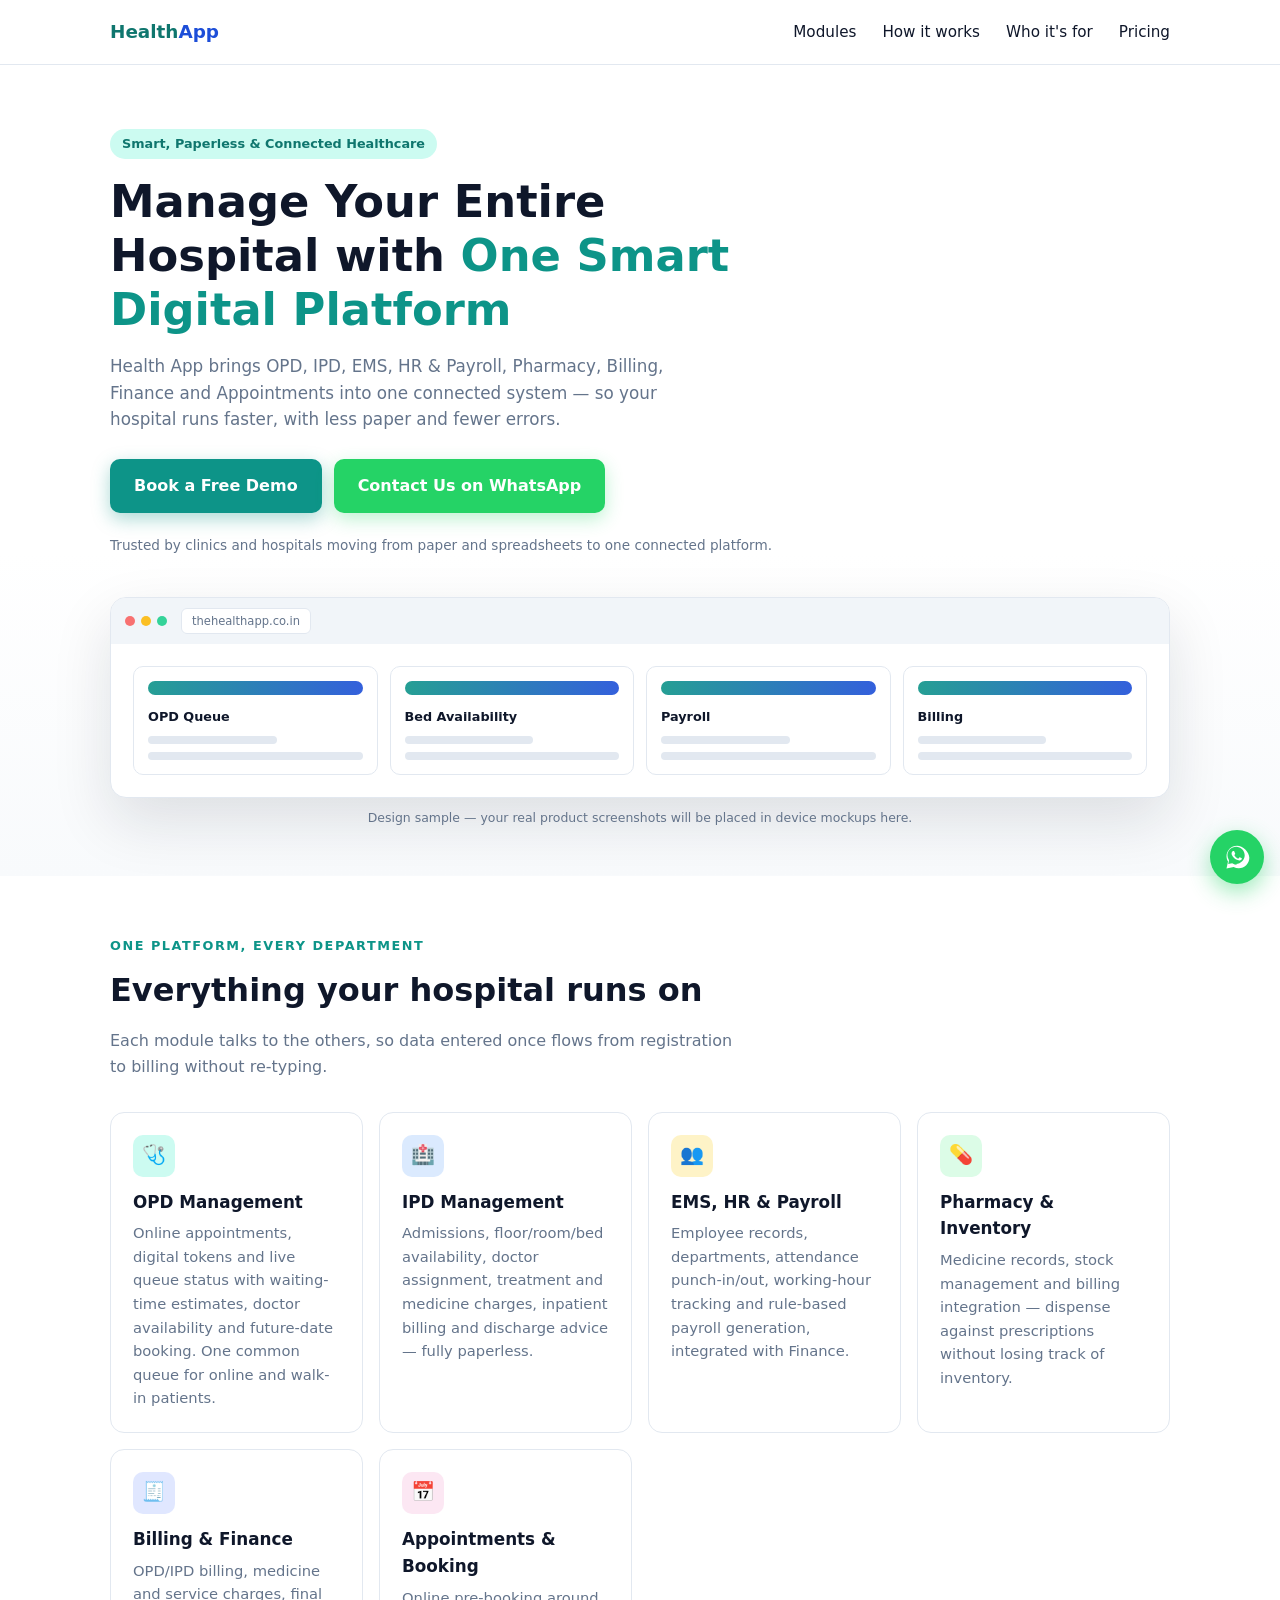
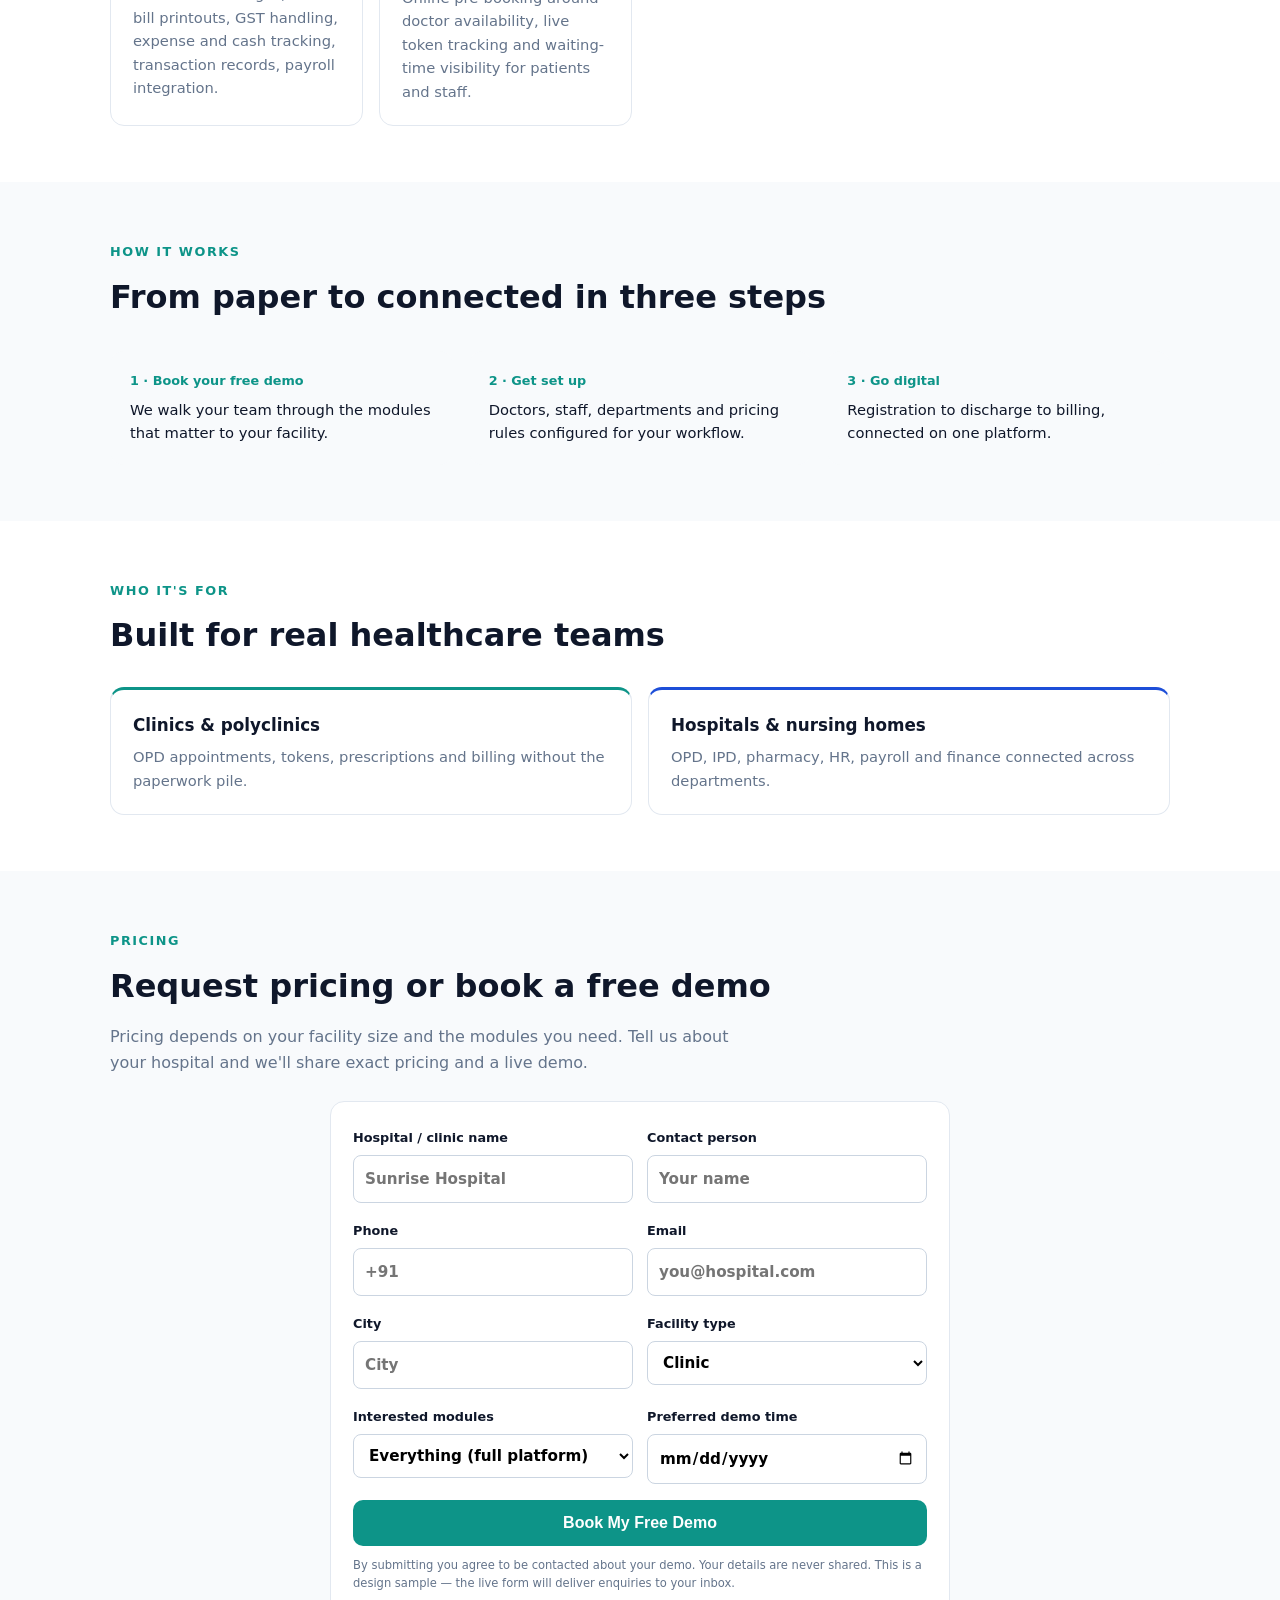
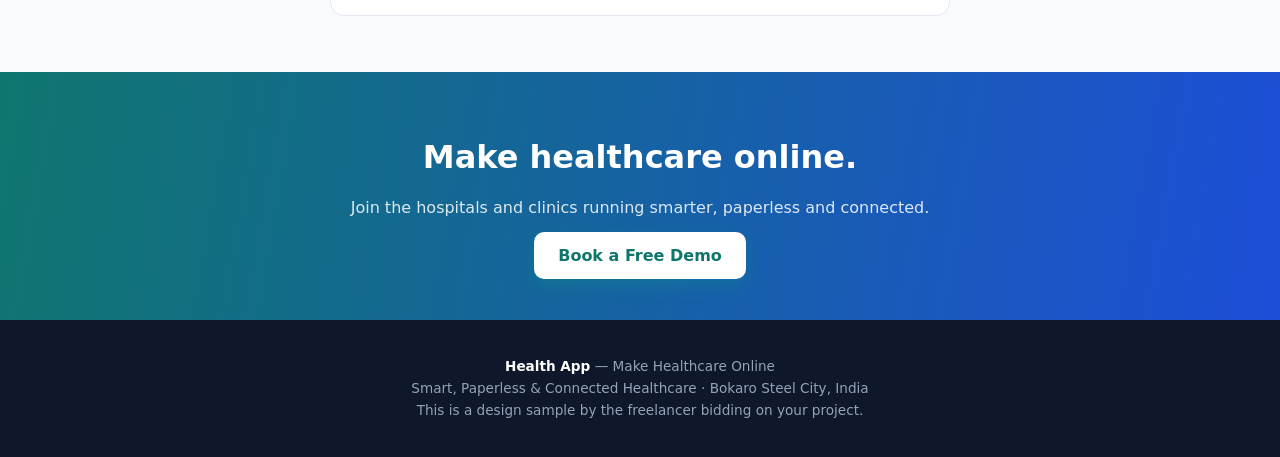
==== index.html @ b6156169 "Health App homepage design sample" ====
<!DOCTYPE html>
<html lang="en">
<head>
<meta charset="UTF-8">
<meta name="viewport" content="width=device-width, initial-scale=1.0">
<title>Health App — Hospital & Clinic Management Software | Book a Free Demo</title>
<meta name="description" content="Health App is a complete hospital and clinic management system: OPD, IPD, EMS, HR & Payroll, Pharmacy, Billing and Appointments. Smart, Paperless & Connected Healthcare. Book a free demo today.">
<style>
:root{--teal:#0d9488;--teal-d:#0f766e;--blue:#1d4ed8;--ink:#0f172a;--mut:#64748b;--bg:#f8fafc}
*{margin:0;padding:0;box-sizing:border-box}
html{scroll-behavior:smooth}
body{font-family:system-ui,-apple-system,"Segoe UI",Roboto,sans-serif;color:var(--ink);line-height:1.6;background:#fff}
.wrap{max-width:1100px;margin:0 auto;padding:0 20px}
header{position:sticky;top:0;background:rgba(255,255,255,.95);backdrop-filter:blur(8px);border-bottom:1px solid #e2e8f0;z-index:50}
nav{display:flex;align-items:center;justify-content:space-between;height:64px}
.logo{font-weight:800;font-size:1.15rem;color:var(--teal-d);text-decoration:none}
.logo span{color:var(--blue)}
nav ul{display:none;list-style:none;gap:26px}
nav ul a{color:var(--ink);text-decoration:none;font-size:.95rem}
@media(min-width:860px){nav ul{display:flex}.cta-top{display:none}}
.cta-top{background:var(--teal);color:#fff;padding:9px 16px;border-radius:8px;text-decoration:none;font-weight:600;font-size:.9rem}
.hero{padding:64px 0 48px;background:linear-gradient(180deg,#fff 60%,var(--bg))}
.badge{display:inline-block;background:#ccfbf1;color:var(--teal-d);font-size:.8rem;font-weight:700;padding:5px 12px;border-radius:99px;margin-bottom:16px}
h1{font-size:clamp(1.75rem,5vw,2.8rem);line-height:1.2;font-weight:800;max-width:640px}
h1 em{color:var(--teal);font-style:normal}
.sub{color:var(--mut);margin:16px 0 26px;max-width:560px;font-size:1.05rem}
.btns{display:flex;flex-wrap:wrap;gap:12px}
.btn{padding:14px 24px;border-radius:10px;font-weight:700;text-decoration:none;font-size:1rem}
.btn-p{background:var(--teal);color:#fff;box-shadow:0 6px 18px rgba(13,148,136,.35)}
.btn-w{background:#25d366;color:#fff;box-shadow:0 6px 18px rgba(37,211,102,.3)}
.trust{margin-top:22px;color:var(--mut);font-size:.85rem}
.mock{margin-top:40px;background:#fff;border:1px solid #e2e8f0;border-radius:16px;box-shadow:0 24px 60px rgba(15,23,42,.12);overflow:hidden}
.mock-bar{background:#f1f5f9;padding:10px 14px;display:flex;gap:6px;align-items:center}
.dot{width:10px;height:10px;border-radius:50%;background:#cbd5e1}
.dot:first-child{background:#f87171}.dot:nth-child(2){background:#fbbf24}.dot:nth-child(3){background:#34d399}
.mock-url{background:#fff;border:1px solid #e2e8f0;border-radius:6px;font-size:.72rem;color:var(--mut);padding:3px 10px;margin-left:8px}
.mock-body{display:grid;gap:12px;padding:22px;grid-template-columns:repeat(2,1fr)}
@media(min-width:700px){.mock-body{grid-template-columns:repeat(4,1fr)}}
.mock-card{border:1px solid #e2e8f0;border-radius:10px;padding:14px;background:#fff}
.mock-card b{display:block;font-size:.8rem;color:var(--ink)}
.mock-card i{display:block;height:8px;background:#e2e8f0;border-radius:4px;margin-top:8px}
.mock-card i:nth-child(3){width:60%}
.mock-head{background:linear-gradient(90deg,var(--teal),var(--blue));height:14px;border-radius:7px;margin-bottom:12px;opacity:.9}
.note{text-align:center;color:var(--mut);font-size:.78rem;margin-top:10px}
section{padding:56px 0}
.kicker{color:var(--teal);font-weight:700;font-size:.8rem;letter-spacing:.12em;text-transform:uppercase}
h2{font-size:clamp(1.4rem,4vw,2rem);margin:8px 0 12px}
.lead{color:var(--mut);max-width:640px}
.grid{display:grid;gap:16px;margin-top:32px;grid-template-columns:repeat(auto-fit,minmax(240px,1fr))}
.card{border:1px solid #e2e8f0;border-radius:14px;padding:22px;background:#fff;transition:transform .15s,box-shadow .15s}
.card:hover{transform:translateY(-3px);box-shadow:0 14px 34px rgba(15,23,42,.09)}
.card .ico{width:42px;height:42px;border-radius:10px;display:grid;place-items:center;font-size:1.2rem;margin-bottom:12px}
.card h3{font-size:1.05rem;margin-bottom:6px}
.card p{color:var(--mut);font-size:.92rem}
.steps{display:grid;gap:16px;margin-top:28px;grid-template-columns:repeat(auto-fit,minmax(200px,1fr))}
.step{background:var(--bg);border-radius:14px;padding:20px}
.step b{color:var(--teal);font-size:.8rem;display:block;margin-bottom:6px}
.step p{font-size:.92rem;color:var(--ink)}
.who{display:grid;gap:16px;margin-top:26px;grid-template-columns:repeat(auto-fit,minmax(260px,1fr))}
.who .card{border-top:3px solid var(--teal)}
.who .card:last-child{border-top-color:var(--blue)}
.cta-band{background:linear-gradient(100deg,var(--teal-d),var(--blue));color:#fff;padding:52px 0;text-align:center}
.cta-band h2{color:#fff}
.cta-band p{opacity:.85;margin-bottom:22px}
.cta-band .btn-p{background:#fff;color:var(--teal-d)}
form{max-width:620px;margin:26px auto 0;text-align:left;background:#fff;border:1px solid #e2e8f0;border-radius:14px;padding:22px}
.frow{display:grid;gap:14px;grid-template-columns:1fr}
@media(min-width:640px){.frow{grid-template-columns:1fr 1fr}}
label{font-size:.8rem;font-weight:700;color:var(--ink)}
input,select,textarea{width:100%;padding:11px;border:1px solid #cbd5e1;border-radius:8px;margin-top:5px;font:inherit;font-size:.95rem;background:#fff}
button.send{margin-top:16px;width:100%;background:var(--teal);color:#fff;border:0;padding:14px;border-radius:10px;font-weight:700;font-size:1rem}
.fine{font-size:.72rem;color:var(--mut);margin-top:10px}
footer{background:#0f172a;color:#94a3b8;padding:36px 0;font-size:.85rem;text-align:center}
footer b{color:#fff}
.fab{position:fixed;right:16px;bottom:16px;width:54px;height:54px;border-radius:50%;background:#25d366;display:grid;place-items:center;box-shadow:0 8px 22px rgba(37,211,102,.45);z-index:60}
.fab svg{width:28px;height:28px;fill:#fff}
</style>
</head>
<body>
<header><nav class="wrap"><a class="logo" href="#">Health<span>App</span></a>
<ul><li><a href="#modules">Modules</a></li><li><a href="#how">How it works</a></li><li><a href="#who">Who it's for</a></li><li><a href="#demo">Pricing</a></li></ul>
<a class="cta-top" href="#demo">Book a Free Demo</a></nav></header>

<div class="hero"><div class="wrap">
<span class="badge">Smart, Paperless &amp; Connected Healthcare</span>
<h1>Manage Your Entire Hospital with <em>One Smart Digital Platform</em></h1>
<p class="sub">Health App brings OPD, IPD, EMS, HR &amp; Payroll, Pharmacy, Billing, Finance and Appointments into one connected system — so your hospital runs faster, with less paper and fewer errors.</p>
<div class="btns"><a class="btn btn-p" href="#demo">Book a Free Demo</a><a class="btn btn-w" href="#demo">Contact Us on WhatsApp</a></div>
<p class="trust">Trusted by clinics and hospitals moving from paper and spreadsheets to one connected platform.</p>

<div class="mock"><div class="mock-bar"><span class="dot"></span><span class="dot"></span><span class="dot"></span><span class="mock-url">thehealthapp.co.in</span></div>
<div class="mock-body">
<div class="mock-card"><div class="mock-head"></div><b>OPD Queue</b><i></i><i></i></div>
<div class="mock-card"><div class="mock-head"></div><b>Bed Availability</b><i></i><i></i></div>
<div class="mock-card"><div class="mock-head"></div><b>Payroll</b><i></i><i></i></div>
<div class="mock-card"><div class="mock-head"></div><b>Billing</b><i></i><i></i></div>
</div></div>
<p class="note">Design sample — your real product screenshots will be placed in device mockups here.</p>
</div></div>

<section id="modules"><div class="wrap">
<span class="kicker">One platform, every department</span>
<h2>Everything your hospital runs on</h2>
<p class="lead">Each module talks to the others, so data entered once flows from registration to billing without re-typing.</p>
<div class="grid">
<div class="card"><div class="ico" style="background:#ccfbf1">🩺</div><h3>OPD Management</h3><p>Online appointments, digital tokens and live queue status with waiting-time estimates, doctor availability and future-date booking. One common queue for online and walk-in patients.</p></div>
<div class="card"><div class="ico" style="background:#dbeafe">🏥</div><h3>IPD Management</h3><p>Admissions, floor/room/bed availability, doctor assignment, treatment and medicine charges, inpatient billing and discharge advice — fully paperless.</p></div>
<div class="card"><div class="ico" style="background:#fef3c7">👥</div><h3>EMS, HR &amp; Payroll</h3><p>Employee records, departments, attendance punch-in/out, working-hour tracking and rule-based payroll generation, integrated with Finance.</p></div>
<div class="card"><div class="ico" style="background:#dcfce7">💊</div><h3>Pharmacy &amp; Inventory</h3><p>Medicine records, stock management and billing integration — dispense against prescriptions without losing track of inventory.</p></div>
<div class="card"><div class="ico" style="background:#e0e7ff">🧾</div><h3>Billing &amp; Finance</h3><p>OPD/IPD billing, medicine and service charges, final bill printouts, GST handling, expense and cash tracking, transaction records, payroll integration.</p></div>
<div class="card"><div class="ico" style="background:#fce7f3">📅</div><h3>Appointments &amp; Booking</h3><p>Online pre-booking around doctor availability, live token tracking and waiting-time visibility for patients and staff.</p></div>
</div></div></section>

<section id="how" style="background:var(--bg)"><div class="wrap">
<span class="kicker">How it works</span>
<h2>From paper to connected in three steps</h2>
<div class="steps">
<div class="step"><b>1 · Book your free demo</b><p>We walk your team through the modules that matter to your facility.</p></div>
<div class="step"><b>2 · Get set up</b><p>Doctors, staff, departments and pricing rules configured for your workflow.</p></div>
<div class="step"><b>3 · Go digital</b><p>Registration to discharge to billing, connected on one platform.</p></div>
</div></div></section>

<section id="who"><div class="wrap">
<span class="kicker">Who it's for</span>
<h2>Built for real healthcare teams</h2>
<div class="who">
<div class="card"><h3>Clinics &amp; polyclinics</h3><p>OPD appointments, tokens, prescriptions and billing without the paperwork pile.</p></div>
<div class="card"><h3>Hospitals &amp; nursing homes</h3><p>OPD, IPD, pharmacy, HR, payroll and finance connected across departments.</p></div>
</div></div></section>

<section id="demo" style="background:var(--bg)"><div class="wrap">
<span class="kicker">Pricing</span>
<h2>Request pricing or book a free demo</h2>
<p class="lead">Pricing depends on your facility size and the modules you need. Tell us about your hospital and we'll share exact pricing and a live demo.</p>
<form onsubmit="event.preventDefault();document.getElementById('ok').style.display='block';this.style.display='none';">
<div class="frow">
<div><label>Hospital / clinic name<input required placeholder="Sunrise Hospital"></label></div>
<div><label>Contact person<input required placeholder="Your name"></label></div>
<div><label>Phone<input required type="tel" placeholder="+91"></label></div>
<div><label>Email<input type="email" placeholder="you@hospital.com"></label></div>
<div><label>City<input placeholder="City"></label></div>
<div><label>Facility type<select><option>Clinic</option><option>Hospital</option><option>Nursing home</option><option>Diagnostic centre</option></select></label></div>
<div><label>Interested modules<select><option>Everything (full platform)</option><option>OPD + Billing</option><option>IPD + Pharmacy</option><option>HR &amp; Payroll</option></select></label></div>
<div><label>Preferred demo time<input type="date"></label></div>
</div>
<button class="send">Book My Free Demo</button>
<p class="fine">By submitting you agree to be contacted about your demo. Your details are never shared. This is a design sample — the live form will deliver enquiries to your inbox.</p>
</form>
<p id="ok" style="display:none;text-align:center;background:#dcfce7;border:1px solid #86efac;padding:18px;border-radius:12px;margin-top:18px;font-weight:600;color:#166534">✅ Thank you! Your demo request has been received. We'll contact you within one working day.</p>
</div></section>

<div class="cta-band"><div class="wrap">
<h2>Make healthcare online.</h2>
<p>Join the hospitals and clinics running smarter, paperless and connected.</p>
<a class="btn btn-p" href="#demo">Book a Free Demo</a>
</div></div>

<footer><div class="wrap"><b>Health App</b> — Make Healthcare Online<br>Smart, Paperless &amp; Connected Healthcare · Bokaro Steel City, India<br>This is a design sample by the freelancer bidding on your project.</div></footer>

<a class="fab" href="#demo" aria-label="WhatsApp"><svg viewBox="0 0 32 32"><path d="M16 3C9.4 3 4 8.4 4 15c0 2.1.6 4.2 1.7 6L4 29l8.2-1.6c1.8.9 3.8 1.4 5.8 1.4h.1c6.6 0 12-5.4 12-12S22.6 3 16 3zm0 21.8c-1.8 0-3.5-.5-5-1.4l-.4-.2-4.6.9.9-4.5-.3-.4c-1-1.6-1.5-3.4-1.5-5.2 0-5.4 4.4-9.8 9.9-9.8 5.4 0 9.8 4.4 9.8 9.9 0 5.4-4.4 9.8-9.8 9.8zm5.4-7.4c-.3-.1-1.8-.9-2-1-.3-.1-.5-.1-.7.1-.2.3-.8 1-.9 1.2-.2.2-.3.2-.6.1-.3-.2-1.3-.5-2.5-1.6-.9-.8-1.5-1.8-1.7-2.1-.2-.3 0-.5.1-.6l.5-.5c.1-.2.2-.3.3-.5.1-.2 0-.4 0-.5 0-.1-.7-1.7-1-2.3-.3-.6-.5-.5-.7-.5h-.6c-.2 0-.5.1-.8.4-.3.3-1 1-1 2.4s1 2.8 1.2 3c.1.2 2 3.1 4.9 4.2.7.3 1.2.5 1.7.6.7.2 1.3.2 1.8.1.5-.1 1.6-.7 1.9-1.3.2-.6.2-1.2.2-1.3-.1-.2-.3-.2-.5-.3z"/></svg></a>
</body>
</html>
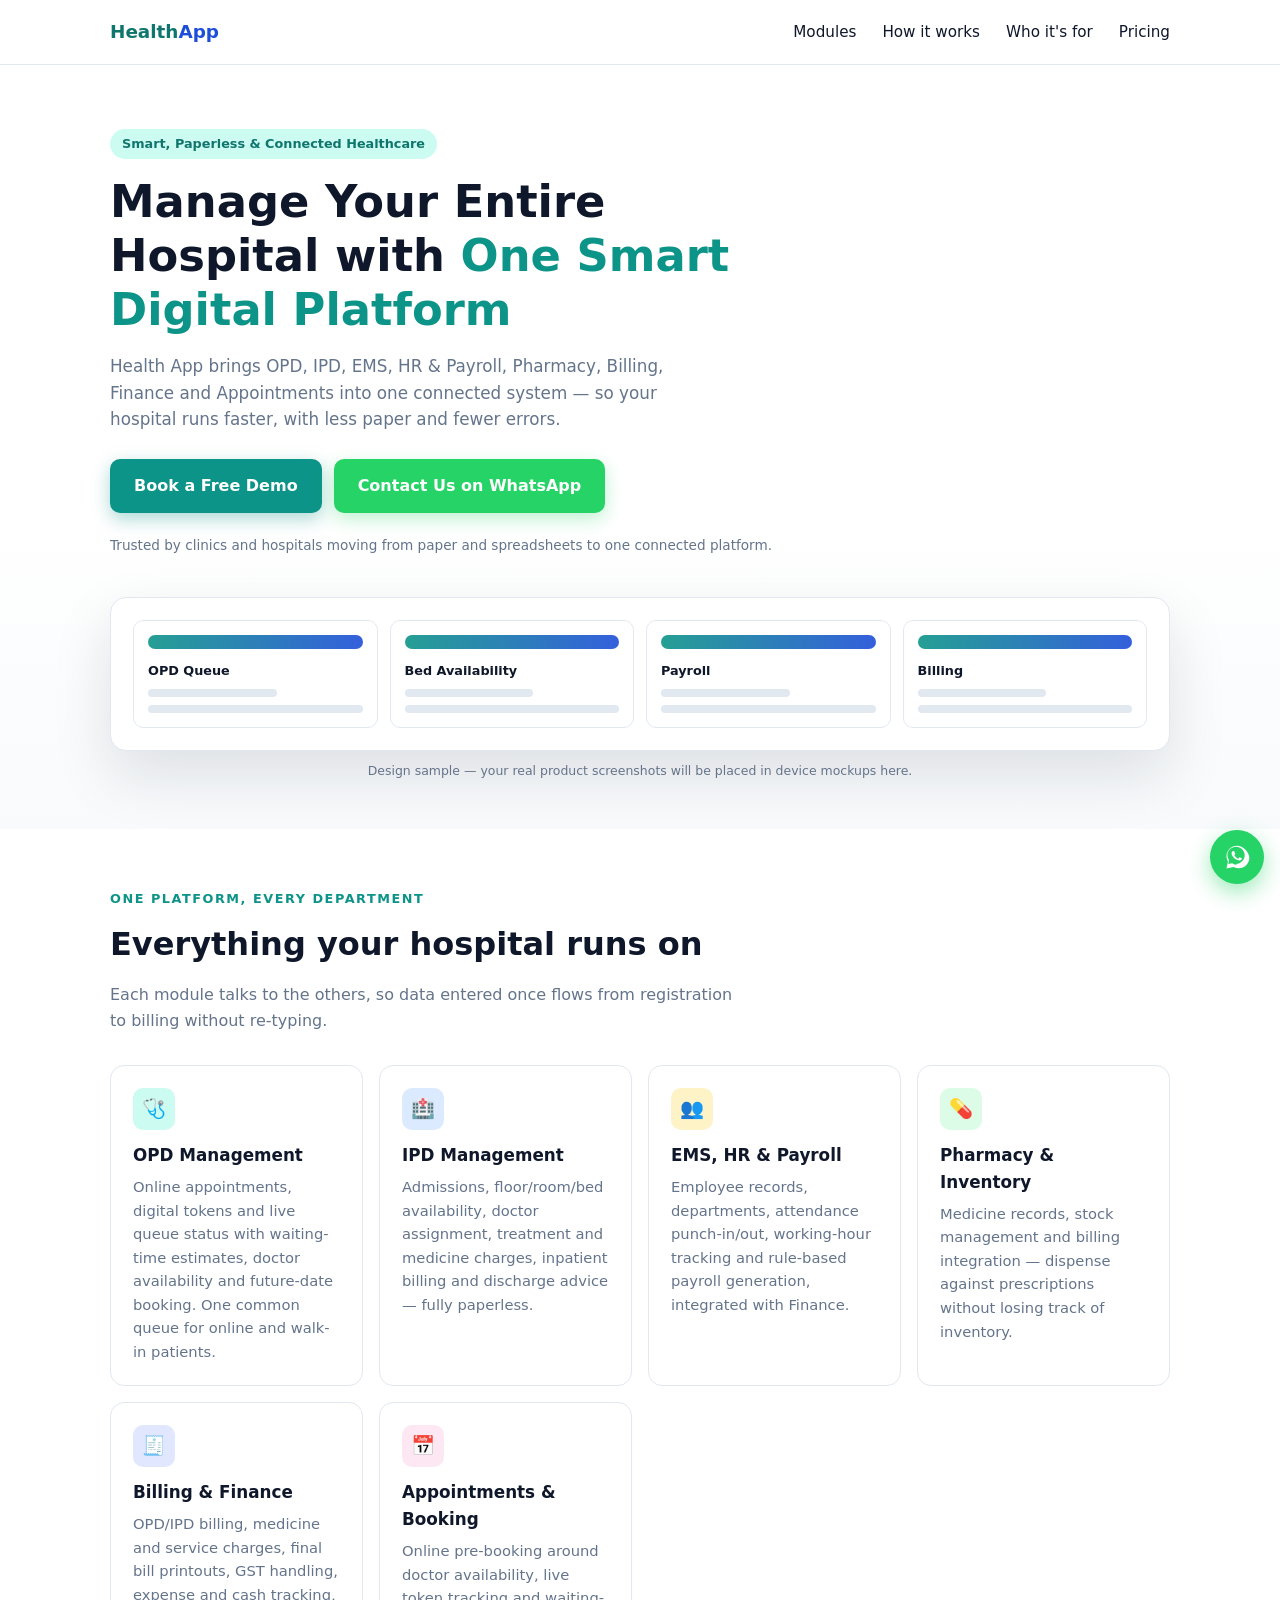
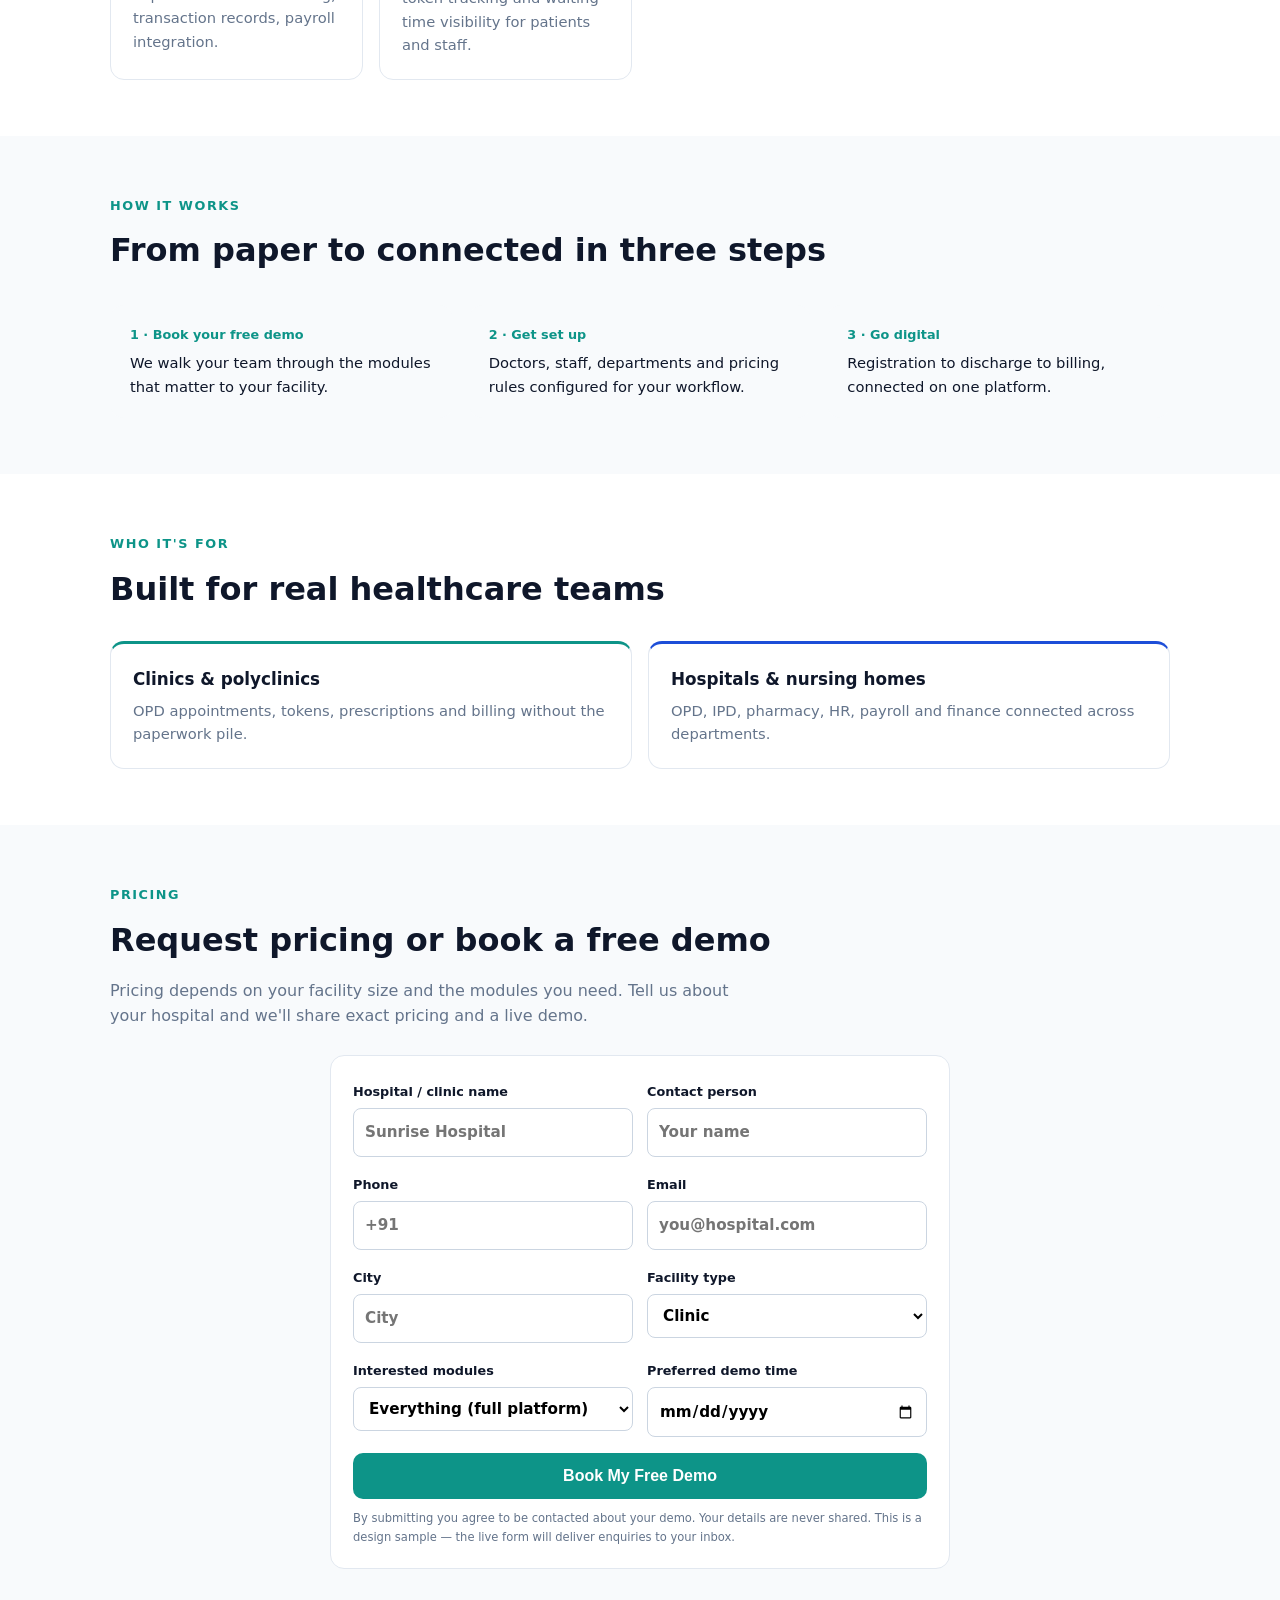
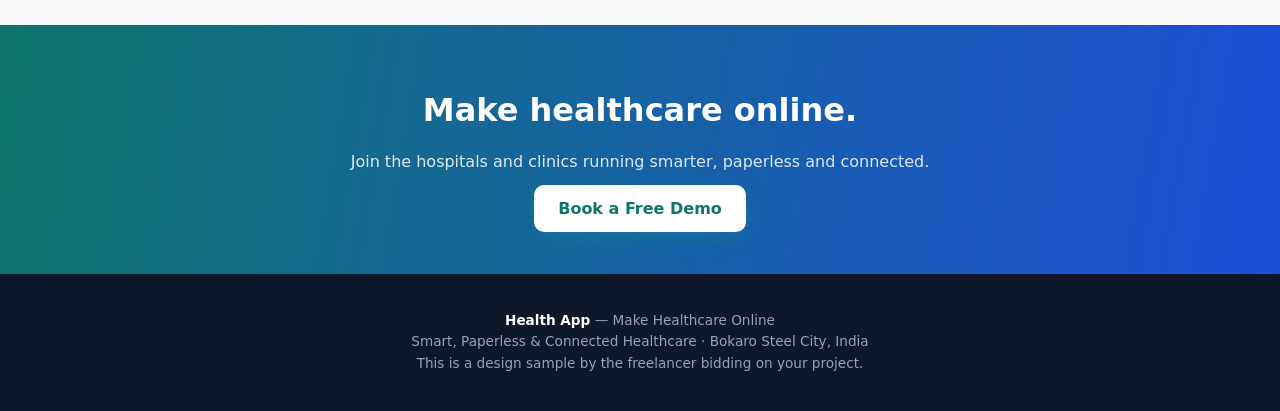
==== commit d45befb1: "Remove mock bar for cleaner professional look" ====
--- a/index.html
+++ b/index.html
@@ -88,7 +88,7 @@
 <div class="btns"><a class="btn btn-p" href="#demo">Book a Free Demo</a><a class="btn btn-w" href="#demo">Contact Us on WhatsApp</a></div>
 <p class="trust">Trusted by clinics and hospitals moving from paper and spreadsheets to one connected platform.</p>
 
-<div class="mock"><div class="mock-bar"><span class="dot"></span><span class="dot"></span><span class="dot"></span><span class="mock-url">thehealthapp.co.in</span></div>
+<div class="mock">
 <div class="mock-body">
 <div class="mock-card"><div class="mock-head"></div><b>OPD Queue</b><i></i><i></i></div>
 <div class="mock-card"><div class="mock-head"></div><b>Bed Availability</b><i></i><i></i></div>
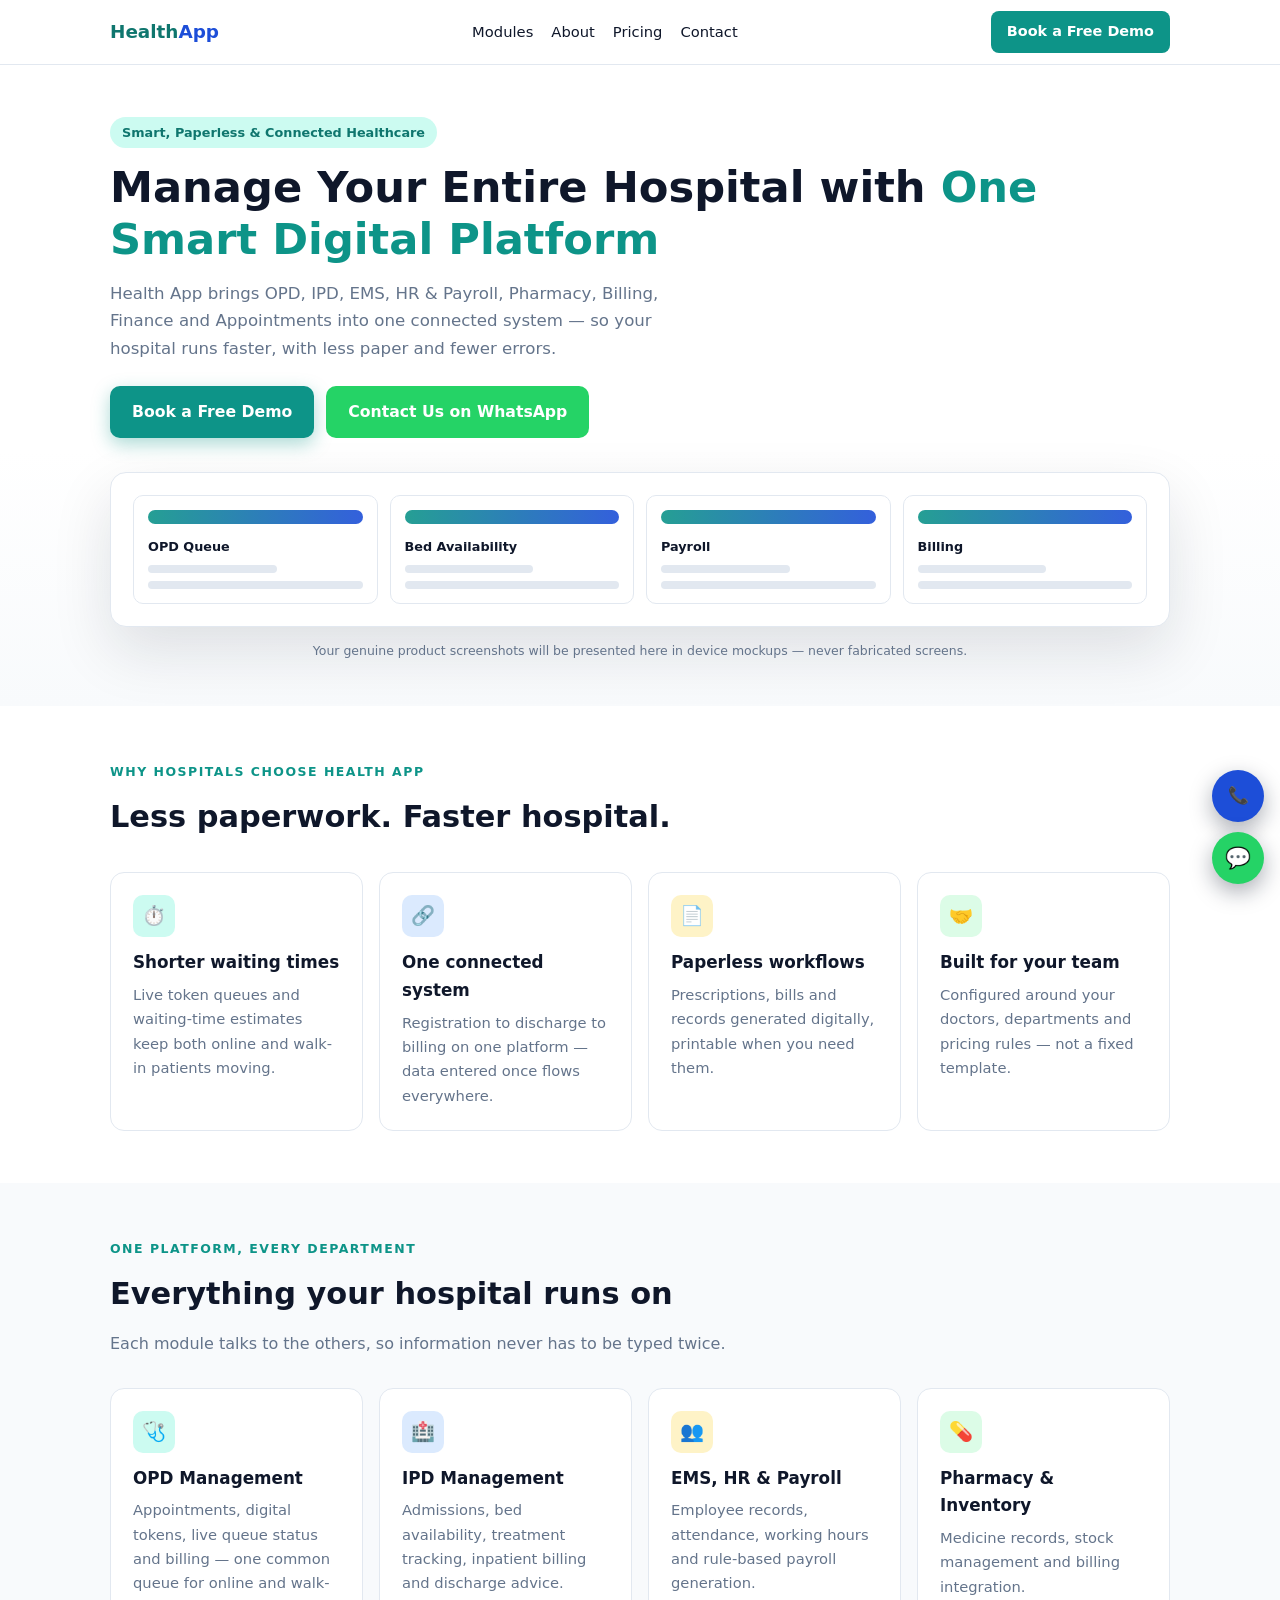
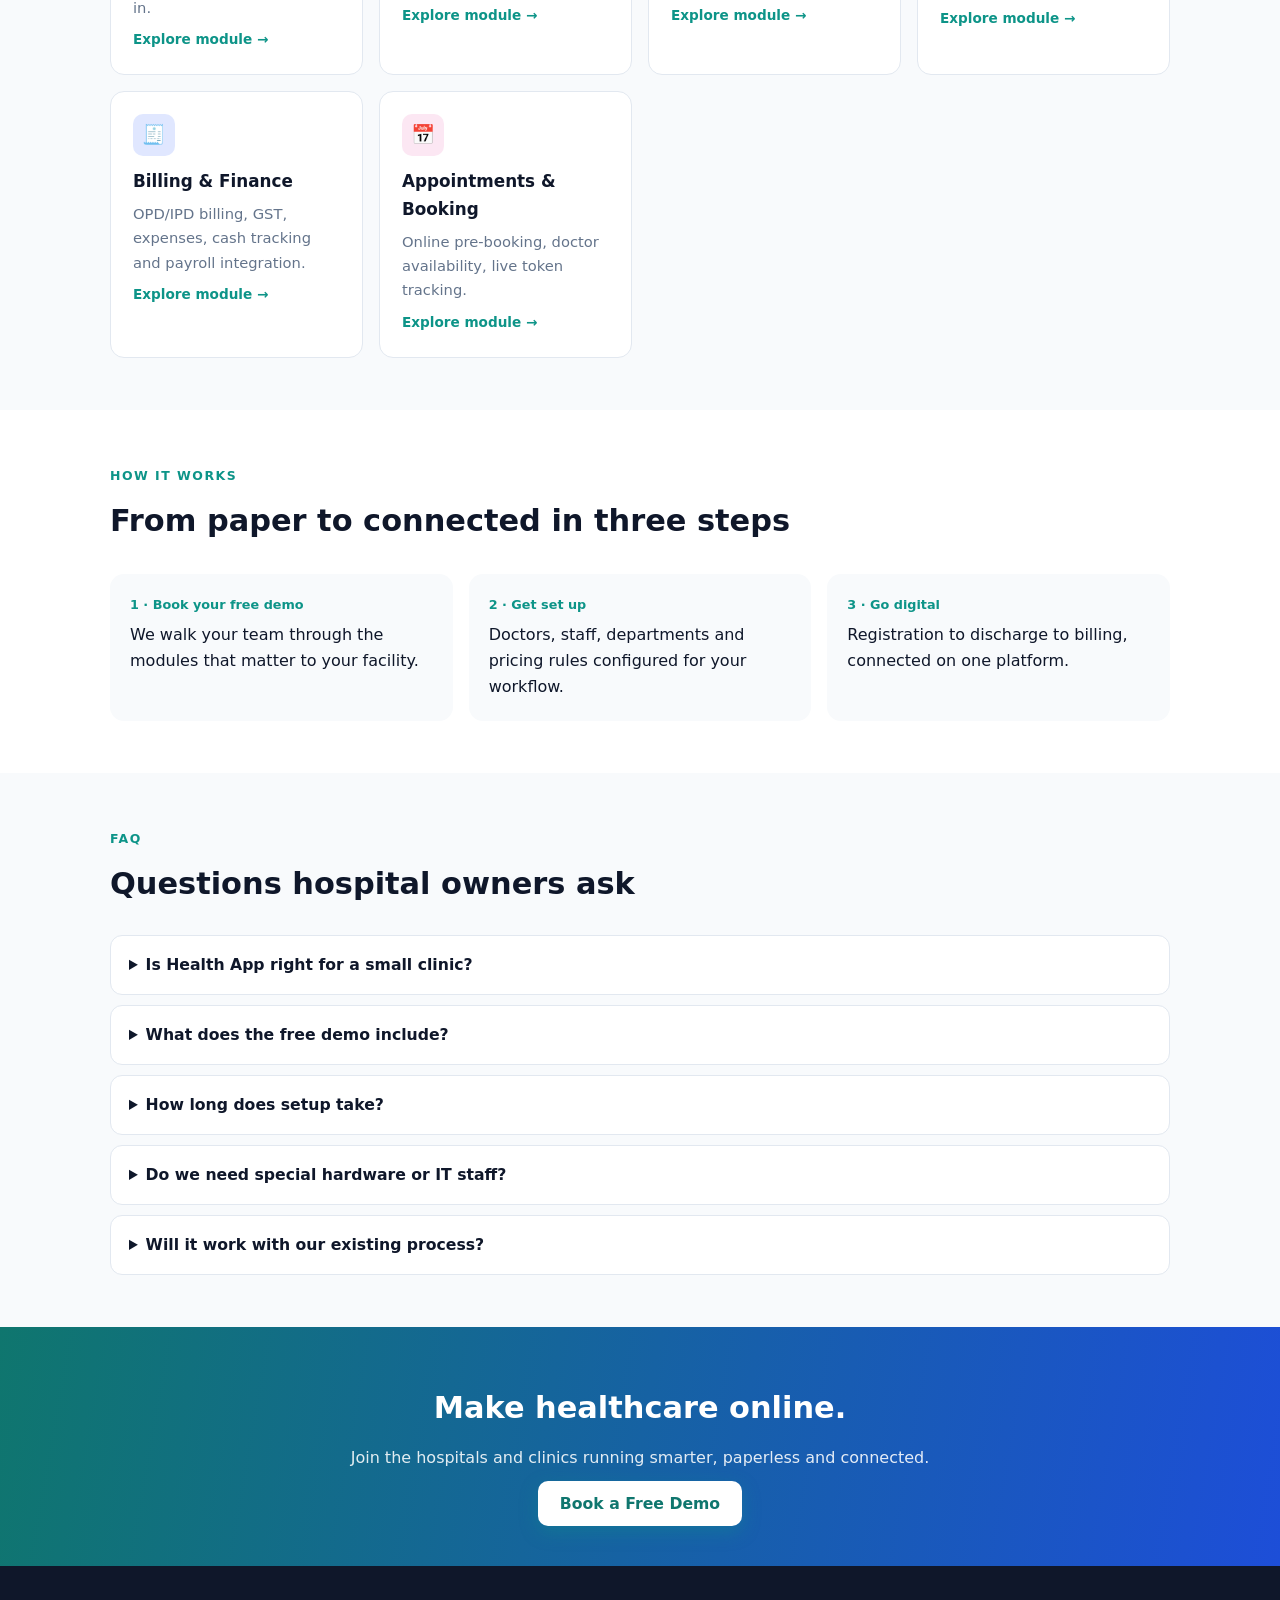
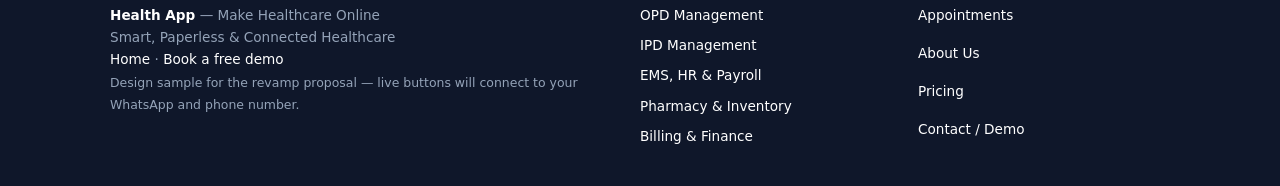
==== commit a58b2b31: "Full site: index.html" ====
--- a/index.html
+++ b/index.html
@@ -3,160 +3,74 @@
 <head>
 <meta charset="UTF-8">
 <meta name="viewport" content="width=device-width, initial-scale=1.0">
-<title>Health App — Hospital & Clinic Management Software | Book a Free Demo</title>
-<meta name="description" content="Health App is a complete hospital and clinic management system: OPD, IPD, EMS, HR & Payroll, Pharmacy, Billing and Appointments. Smart, Paperless & Connected Healthcare. Book a free demo today.">
-<style>
-:root{--teal:#0d9488;--teal-d:#0f766e;--blue:#1d4ed8;--ink:#0f172a;--mut:#64748b;--bg:#f8fafc}
-*{margin:0;padding:0;box-sizing:border-box}
-html{scroll-behavior:smooth}
-body{font-family:system-ui,-apple-system,"Segoe UI",Roboto,sans-serif;color:var(--ink);line-height:1.6;background:#fff}
-.wrap{max-width:1100px;margin:0 auto;padding:0 20px}
-header{position:sticky;top:0;background:rgba(255,255,255,.95);backdrop-filter:blur(8px);border-bottom:1px solid #e2e8f0;z-index:50}
-nav{display:flex;align-items:center;justify-content:space-between;height:64px}
-.logo{font-weight:800;font-size:1.15rem;color:var(--teal-d);text-decoration:none}
-.logo span{color:var(--blue)}
-nav ul{display:none;list-style:none;gap:26px}
-nav ul a{color:var(--ink);text-decoration:none;font-size:.95rem}
-@media(min-width:860px){nav ul{display:flex}.cta-top{display:none}}
-.cta-top{background:var(--teal);color:#fff;padding:9px 16px;border-radius:8px;text-decoration:none;font-weight:600;font-size:.9rem}
-.hero{padding:64px 0 48px;background:linear-gradient(180deg,#fff 60%,var(--bg))}
-.badge{display:inline-block;background:#ccfbf1;color:var(--teal-d);font-size:.8rem;font-weight:700;padding:5px 12px;border-radius:99px;margin-bottom:16px}
-h1{font-size:clamp(1.75rem,5vw,2.8rem);line-height:1.2;font-weight:800;max-width:640px}
-h1 em{color:var(--teal);font-style:normal}
-.sub{color:var(--mut);margin:16px 0 26px;max-width:560px;font-size:1.05rem}
-.btns{display:flex;flex-wrap:wrap;gap:12px}
-.btn{padding:14px 24px;border-radius:10px;font-weight:700;text-decoration:none;font-size:1rem}
-.btn-p{background:var(--teal);color:#fff;box-shadow:0 6px 18px rgba(13,148,136,.35)}
-.btn-w{background:#25d366;color:#fff;box-shadow:0 6px 18px rgba(37,211,102,.3)}
-.trust{margin-top:22px;color:var(--mut);font-size:.85rem}
-.mock{margin-top:40px;background:#fff;border:1px solid #e2e8f0;border-radius:16px;box-shadow:0 24px 60px rgba(15,23,42,.12);overflow:hidden}
-.mock-bar{background:#f1f5f9;padding:10px 14px;display:flex;gap:6px;align-items:center}
-.dot{width:10px;height:10px;border-radius:50%;background:#cbd5e1}
-.dot:first-child{background:#f87171}.dot:nth-child(2){background:#fbbf24}.dot:nth-child(3){background:#34d399}
-.mock-url{background:#fff;border:1px solid #e2e8f0;border-radius:6px;font-size:.72rem;color:var(--mut);padding:3px 10px;margin-left:8px}
-.mock-body{display:grid;gap:12px;padding:22px;grid-template-columns:repeat(2,1fr)}
-@media(min-width:700px){.mock-body{grid-template-columns:repeat(4,1fr)}}
-.mock-card{border:1px solid #e2e8f0;border-radius:10px;padding:14px;background:#fff}
-.mock-card b{display:block;font-size:.8rem;color:var(--ink)}
-.mock-card i{display:block;height:8px;background:#e2e8f0;border-radius:4px;margin-top:8px}
-.mock-card i:nth-child(3){width:60%}
-.mock-head{background:linear-gradient(90deg,var(--teal),var(--blue));height:14px;border-radius:7px;margin-bottom:12px;opacity:.9}
-.note{text-align:center;color:var(--mut);font-size:.78rem;margin-top:10px}
-section{padding:56px 0}
-.kicker{color:var(--teal);font-weight:700;font-size:.8rem;letter-spacing:.12em;text-transform:uppercase}
-h2{font-size:clamp(1.4rem,4vw,2rem);margin:8px 0 12px}
-.lead{color:var(--mut);max-width:640px}
-.grid{display:grid;gap:16px;margin-top:32px;grid-template-columns:repeat(auto-fit,minmax(240px,1fr))}
-.card{border:1px solid #e2e8f0;border-radius:14px;padding:22px;background:#fff;transition:transform .15s,box-shadow .15s}
-.card:hover{transform:translateY(-3px);box-shadow:0 14px 34px rgba(15,23,42,.09)}
-.card .ico{width:42px;height:42px;border-radius:10px;display:grid;place-items:center;font-size:1.2rem;margin-bottom:12px}
-.card h3{font-size:1.05rem;margin-bottom:6px}
-.card p{color:var(--mut);font-size:.92rem}
-.steps{display:grid;gap:16px;margin-top:28px;grid-template-columns:repeat(auto-fit,minmax(200px,1fr))}
-.step{background:var(--bg);border-radius:14px;padding:20px}
-.step b{color:var(--teal);font-size:.8rem;display:block;margin-bottom:6px}
-.step p{font-size:.92rem;color:var(--ink)}
-.who{display:grid;gap:16px;margin-top:26px;grid-template-columns:repeat(auto-fit,minmax(260px,1fr))}
-.who .card{border-top:3px solid var(--teal)}
-.who .card:last-child{border-top-color:var(--blue)}
-.cta-band{background:linear-gradient(100deg,var(--teal-d),var(--blue));color:#fff;padding:52px 0;text-align:center}
-.cta-band h2{color:#fff}
-.cta-band p{opacity:.85;margin-bottom:22px}
-.cta-band .btn-p{background:#fff;color:var(--teal-d)}
-form{max-width:620px;margin:26px auto 0;text-align:left;background:#fff;border:1px solid #e2e8f0;border-radius:14px;padding:22px}
-.frow{display:grid;gap:14px;grid-template-columns:1fr}
-@media(min-width:640px){.frow{grid-template-columns:1fr 1fr}}
-label{font-size:.8rem;font-weight:700;color:var(--ink)}
-input,select,textarea{width:100%;padding:11px;border:1px solid #cbd5e1;border-radius:8px;margin-top:5px;font:inherit;font-size:.95rem;background:#fff}
-button.send{margin-top:16px;width:100%;background:var(--teal);color:#fff;border:0;padding:14px;border-radius:10px;font-weight:700;font-size:1rem}
-.fine{font-size:.72rem;color:var(--mut);margin-top:10px}
-footer{background:#0f172a;color:#94a3b8;padding:36px 0;font-size:.85rem;text-align:center}
-footer b{color:#fff}
-.fab{position:fixed;right:16px;bottom:16px;width:54px;height:54px;border-radius:50%;background:#25d366;display:grid;place-items:center;box-shadow:0 8px 22px rgba(37,211,102,.45);z-index:60}
-.fab svg{width:28px;height:28px;fill:#fff}
-</style>
+<title>Health App — Hospital &amp; Clinic Management Software | Book a Free Demo</title>
+<meta name="description" content="Health App is a complete hospital and clinic management system: OPD, IPD, EMS, HR &amp; Payroll, Pharmacy, Billing and Appointments. Smart, Paperless &amp; Connected Healthcare.">
+<link rel="canonical" href="https://thehealthapp.co.in/">
+<meta property="og:title" content="Health App — Hospital &amp; Clinic Management Software | Book a Free Demo">
+<meta property="og:description" content="Health App is a complete hospital and clinic management system: OPD, IPD, EMS, HR &amp; Payroll, Pharmacy, Billing and Appointments. Smart, Paperless &amp; Connected Healthcare.">
+<meta property="og:type" content="website">
+<link rel="stylesheet" href="style.css">
+<script type="application/ld+json">{"@context": "https://schema.org", "@type": "FAQPage", "mainEntity": [{"@type": "Question", "name": "Is Health App right for a small clinic?", "acceptedAnswer": {"@type": "Answer", "text": "Yes. Clinics typically start with OPD appointments, tokens and billing, then add modules like pharmacy or HR & payroll as they grow. You only use what you need."}}, {"@type": "Question", "name": "What does the free demo include?", "acceptedAnswer": {"@type": "Answer", "text": "A guided walkthrough of the modules you care about, on your own numbers and workflows \u2014 so you can judge it on your real operations, not a canned script."}}, {"@type": "Question", "name": "How long does setup take?", "acceptedAnswer": {"@type": "Answer", "text": "Most small facilities are running within days: doctors, staff, departments and pricing rules are configured with you, then your team gets a short handover."}}, {"@type": "Question", "name": "Do we need special hardware or IT staff?", "acceptedAnswer": {"@type": "Answer", "text": "No. If you have a phone or a computer with a browser, you can run Health App. No servers to maintain."}}, {"@type": "Question", "name": "Will it work with our existing process?", "acceptedAnswer": {"@type": "Answer", "text": "Health App supports both online and walk-in patients in one common queue, so you can move to digital gradually instead of changing everything overnight."}}]}</script>
 </head>
 <body>
-<header><nav class="wrap"><a class="logo" href="#">Health<span>App</span></a>
-<ul><li><a href="#modules">Modules</a></li><li><a href="#how">How it works</a></li><li><a href="#who">Who it's for</a></li><li><a href="#demo">Pricing</a></li></ul>
-<a class="cta-top" href="#demo">Book a Free Demo</a></nav></header>
+<header><nav class="wrap"><a class="logo" href="index.html">Health<span>App</span></a>
+<div class="nlinks"><a href="index.html#modules">Modules</a><a href="about.html">About</a><a href="pricing.html">Pricing</a><a href="contact.html">Contact</a></div>
+<a class="cta-top" href="contact.html">Book a Free Demo</a></nav></header>
 
 <div class="hero"><div class="wrap">
 <span class="badge">Smart, Paperless &amp; Connected Healthcare</span>
 <h1>Manage Your Entire Hospital with <em>One Smart Digital Platform</em></h1>
 <p class="sub">Health App brings OPD, IPD, EMS, HR &amp; Payroll, Pharmacy, Billing, Finance and Appointments into one connected system — so your hospital runs faster, with less paper and fewer errors.</p>
-<div class="btns"><a class="btn btn-p" href="#demo">Book a Free Demo</a><a class="btn btn-w" href="#demo">Contact Us on WhatsApp</a></div>
-<p class="trust">Trusted by clinics and hospitals moving from paper and spreadsheets to one connected platform.</p>
-
-<div class="mock">
-<div class="mock-body">
+<div class="btns"><a class="btn btn-p" href="contact.html">Book a Free Demo</a><a class="btn btn-w" href="contact.html">Contact Us on WhatsApp</a></div>
+<div class="mock reveal"><div class="mock-body">
 <div class="mock-card"><div class="mock-head"></div><b>OPD Queue</b><i></i><i></i></div>
 <div class="mock-card"><div class="mock-head"></div><b>Bed Availability</b><i></i><i></i></div>
 <div class="mock-card"><div class="mock-head"></div><b>Payroll</b><i></i><i></i></div>
 <div class="mock-card"><div class="mock-head"></div><b>Billing</b><i></i><i></i></div>
 </div></div>
-<p class="note">Design sample — your real product screenshots will be placed in device mockups here.</p>
+<p class="note">Your genuine product screenshots will be presented here in device mockups — never fabricated screens.</p>
 </div></div>
 
-<section id="modules"><div class="wrap">
+<section id="benefits"><div class="wrap">
+<span class="kicker">Why hospitals choose Health App</span>
+<h2>Less paperwork. Faster hospital.</h2>
+<div class="grid">
+<div class="card reveal"><div class="ico" style="background:#ccfbf1">⏱️</div><h3>Shorter waiting times</h3><p>Live token queues and waiting-time estimates keep both online and walk-in patients moving.</p></div>
+<div class="card reveal"><div class="ico" style="background:#dbeafe">🔗</div><h3>One connected system</h3><p>Registration to discharge to billing on one platform — data entered once flows everywhere.</p></div>
+<div class="card reveal"><div class="ico" style="background:#fef3c7">📄</div><h3>Paperless workflows</h3><p>Prescriptions, bills and records generated digitally, printable when you need them.</p></div>
+<div class="card reveal"><div class="ico" style="background:#dcfce7">🤝</div><h3>Built for your team</h3><p>Configured around your doctors, departments and pricing rules — not a fixed template.</p></div>
+</div></div></section>
+
+<section id="modules" style="background:var(--bg)"><div class="wrap">
 <span class="kicker">One platform, every department</span>
 <h2>Everything your hospital runs on</h2>
-<p class="lead">Each module talks to the others, so data entered once flows from registration to billing without re-typing.</p>
-<div class="grid">
-<div class="card"><div class="ico" style="background:#ccfbf1">🩺</div><h3>OPD Management</h3><p>Online appointments, digital tokens and live queue status with waiting-time estimates, doctor availability and future-date booking. One common queue for online and walk-in patients.</p></div>
-<div class="card"><div class="ico" style="background:#dbeafe">🏥</div><h3>IPD Management</h3><p>Admissions, floor/room/bed availability, doctor assignment, treatment and medicine charges, inpatient billing and discharge advice — fully paperless.</p></div>
-<div class="card"><div class="ico" style="background:#fef3c7">👥</div><h3>EMS, HR &amp; Payroll</h3><p>Employee records, departments, attendance punch-in/out, working-hour tracking and rule-based payroll generation, integrated with Finance.</p></div>
-<div class="card"><div class="ico" style="background:#dcfce7">💊</div><h3>Pharmacy &amp; Inventory</h3><p>Medicine records, stock management and billing integration — dispense against prescriptions without losing track of inventory.</p></div>
-<div class="card"><div class="ico" style="background:#e0e7ff">🧾</div><h3>Billing &amp; Finance</h3><p>OPD/IPD billing, medicine and service charges, final bill printouts, GST handling, expense and cash tracking, transaction records, payroll integration.</p></div>
-<div class="card"><div class="ico" style="background:#fce7f3">📅</div><h3>Appointments &amp; Booking</h3><p>Online pre-booking around doctor availability, live token tracking and waiting-time visibility for patients and staff.</p></div>
-</div></div></section>
+<p class="lead">Each module talks to the others, so information never has to be typed twice.</p>
+<div class="grid"><a class="card reveal" href="opd.html"><div class="ico" style="background:#ccfbf1">🩺</div><h3>OPD Management</h3><p>Appointments, digital tokens, live queue status and billing — one common queue for online and walk-in.</p><span class="go">Explore module →</span></a><a class="card reveal" href="ipd.html"><div class="ico" style="background:#dbeafe">🏥</div><h3>IPD Management</h3><p>Admissions, bed availability, treatment tracking, inpatient billing and discharge advice.</p><span class="go">Explore module →</span></a><a class="card reveal" href="ems-hr-payroll.html"><div class="ico" style="background:#fef3c7">👥</div><h3>EMS, HR &amp; Payroll</h3><p>Employee records, attendance, working hours and rule-based payroll generation.</p><span class="go">Explore module →</span></a><a class="card reveal" href="pharmacy.html"><div class="ico" style="background:#dcfce7">💊</div><h3>Pharmacy &amp; Inventory</h3><p>Medicine records, stock management and billing integration.</p><span class="go">Explore module →</span></a><a class="card reveal" href="billing.html"><div class="ico" style="background:#e0e7ff">🧾</div><h3>Billing &amp; Finance</h3><p>OPD/IPD billing, GST, expenses, cash tracking and payroll integration.</p><span class="go">Explore module →</span></a><a class="card reveal" href="appointments.html"><div class="ico" style="background:#fce7f3">📅</div><h3>Appointments &amp; Booking</h3><p>Online pre-booking, doctor availability, live token tracking.</p><span class="go">Explore module →</span></a></div></div></section>
 
-<section id="how" style="background:var(--bg)"><div class="wrap">
+<section id="how"><div class="wrap">
 <span class="kicker">How it works</span>
 <h2>From paper to connected in three steps</h2>
 <div class="steps">
-<div class="step"><b>1 · Book your free demo</b><p>We walk your team through the modules that matter to your facility.</p></div>
-<div class="step"><b>2 · Get set up</b><p>Doctors, staff, departments and pricing rules configured for your workflow.</p></div>
-<div class="step"><b>3 · Go digital</b><p>Registration to discharge to billing, connected on one platform.</p></div>
+<div class="step reveal"><b>1 · Book your free demo</b><p>We walk your team through the modules that matter to your facility.</p></div>
+<div class="step reveal"><b>2 · Get set up</b><p>Doctors, staff, departments and pricing rules configured for your workflow.</p></div>
+<div class="step reveal"><b>3 · Go digital</b><p>Registration to discharge to billing, connected on one platform.</p></div>
 </div></div></section>
 
-<section id="who"><div class="wrap">
-<span class="kicker">Who it's for</span>
-<h2>Built for real healthcare teams</h2>
-<div class="who">
-<div class="card"><h3>Clinics &amp; polyclinics</h3><p>OPD appointments, tokens, prescriptions and billing without the paperwork pile.</p></div>
-<div class="card"><h3>Hospitals &amp; nursing homes</h3><p>OPD, IPD, pharmacy, HR, payroll and finance connected across departments.</p></div>
-</div></div></section>
+<section id="faq" style="background:var(--bg)"><div class="wrap">
+<span class="kicker">FAQ</span>
+<h2>Questions hospital owners ask</h2>
+<div class="faq"><details><summary>Is Health App right for a small clinic?</summary><p>Yes. Clinics typically start with OPD appointments, tokens and billing, then add modules like pharmacy or HR &amp; payroll as they grow. You only use what you need.</p></details><details><summary>What does the free demo include?</summary><p>A guided walkthrough of the modules you care about, on your own numbers and workflows — so you can judge it on your real operations, not a canned script.</p></details><details><summary>How long does setup take?</summary><p>Most small facilities are running within days: doctors, staff, departments and pricing rules are configured with you, then your team gets a short handover.</p></details><details><summary>Do we need special hardware or IT staff?</summary><p>No. If you have a phone or a computer with a browser, you can run Health App. No servers to maintain.</p></details><details><summary>Will it work with our existing process?</summary><p>Health App supports both online and walk-in patients in one common queue, so you can move to digital gradually instead of changing everything overnight.</p></details></div></div></section>
 
-<section id="demo" style="background:var(--bg)"><div class="wrap">
-<span class="kicker">Pricing</span>
-<h2>Request pricing or book a free demo</h2>
-<p class="lead">Pricing depends on your facility size and the modules you need. Tell us about your hospital and we'll share exact pricing and a live demo.</p>
-<form onsubmit="event.preventDefault();document.getElementById('ok').style.display='block';this.style.display='none';">
-<div class="frow">
-<div><label>Hospital / clinic name<input required placeholder="Sunrise Hospital"></label></div>
-<div><label>Contact person<input required placeholder="Your name"></label></div>
-<div><label>Phone<input required type="tel" placeholder="+91"></label></div>
-<div><label>Email<input type="email" placeholder="you@hospital.com"></label></div>
-<div><label>City<input placeholder="City"></label></div>
-<div><label>Facility type<select><option>Clinic</option><option>Hospital</option><option>Nursing home</option><option>Diagnostic centre</option></select></label></div>
-<div><label>Interested modules<select><option>Everything (full platform)</option><option>OPD + Billing</option><option>IPD + Pharmacy</option><option>HR &amp; Payroll</option></select></label></div>
-<div><label>Preferred demo time<input type="date"></label></div>
-</div>
-<button class="send">Book My Free Demo</button>
-<p class="fine">By submitting you agree to be contacted about your demo. Your details are never shared. This is a design sample — the live form will deliver enquiries to your inbox.</p>
-</form>
-<p id="ok" style="display:none;text-align:center;background:#dcfce7;border:1px solid #86efac;padding:18px;border-radius:12px;margin-top:18px;font-weight:600;color:#166534">✅ Thank you! Your demo request has been received. We'll contact you within one working day.</p>
-</div></section>
-
-<div class="cta-band"><div class="wrap">
+<div class="band"><div class="wrap">
 <h2>Make healthcare online.</h2>
 <p>Join the hospitals and clinics running smarter, paperless and connected.</p>
-<a class="btn btn-p" href="#demo">Book a Free Demo</a>
+<a class="btn btn-p" href="contact.html">Book a Free Demo</a>
 </div></div>
-
-<footer><div class="wrap"><b>Health App</b> — Make Healthcare Online<br>Smart, Paperless &amp; Connected Healthcare · Bokaro Steel City, India<br>This is a design sample by the freelancer bidding on your project.</div></footer>
-
-<a class="fab" href="#demo" aria-label="WhatsApp"><svg viewBox="0 0 32 32"><path d="M16 3C9.4 3 4 8.4 4 15c0 2.1.6 4.2 1.7 6L4 29l8.2-1.6c1.8.9 3.8 1.4 5.8 1.4h.1c6.6 0 12-5.4 12-12S22.6 3 16 3zm0 21.8c-1.8 0-3.5-.5-5-1.4l-.4-.2-4.6.9.9-4.5-.3-.4c-1-1.6-1.5-3.4-1.5-5.2 0-5.4 4.4-9.8 9.9-9.8 5.4 0 9.8 4.4 9.8 9.9 0 5.4-4.4 9.8-9.8 9.8zm5.4-7.4c-.3-.1-1.8-.9-2-1-.3-.1-.5-.1-.7.1-.2.3-.8 1-.9 1.2-.2.2-.3.2-.6.1-.3-.2-1.3-.5-2.5-1.6-.9-.8-1.5-1.8-1.7-2.1-.2-.3 0-.5.1-.6l.5-.5c.1-.2.2-.3.3-.5.1-.2 0-.4 0-.5 0-.1-.7-1.7-1-2.3-.3-.6-.5-.5-.7-.5h-.6c-.2 0-.5.1-.8.4-.3.3-1 1-1 2.4s1 2.8 1.2 3c.1.2 2 3.1 4.9 4.2.7.3 1.2.5 1.7.6.7.2 1.3.2 1.8.1.5-.1 1.6-.7 1.9-1.3.2-.6.2-1.2.2-1.3-.1-.2-.3-.2-.5-.3z"/></svg></a>
+<footer><div class="wrap"><div class="fcols">
+<div><b>Health App</b> — Make Healthcare Online<br>Smart, Paperless &amp; Connected Healthcare<br><a href="index.html">Home</a> · <a href="contact.html">Book a free demo</a><br><span style="font-size:.78rem">Design sample for the revamp proposal — live buttons will connect to your WhatsApp and phone number.</span></div>
+<ul><li><a href="opd.html">OPD Management</a></li><li><a href="ipd.html">IPD Management</a></li><li><a href="ems-hr-payroll.html">EMS, HR &amp; Payroll</a></li><li><a href="pharmacy.html">Pharmacy &amp; Inventory</a></li><li><a href="billing.html">Billing &amp; Finance</a></li></ul><ul><li><a href="appointments.html">Appointments</a></li><li><a href="about.html">About Us</a></li><li><a href="pricing.html">Pricing</a></li><li><a href="contact.html">Contact / Demo</a></li></ul>
+</div></div></footer>
+<div class="fabwrap"><a class="fab fab-c" href="contact.html" aria-label="Call us">📞</a><a class="fab fab-w" href="contact.html" aria-label="WhatsApp">💬</a></div>
+<script src="nav.js"></script>
 </body>
-</html>
+</html>
--- a/style.css
+++ b/style.css
@@ -0,0 +1,81 @@
+:root{--teal:#0d9488;--teal-d:#0f766e;--blue:#1d4ed8;--ink:#0f172a;--mut:#64748b;--bg:#f8fafc}
+*{margin:0;padding:0;box-sizing:border-box}
+html{scroll-behavior:smooth}
+body{font-family:system-ui,-apple-system,"Segoe UI",Roboto,sans-serif;color:var(--ink);line-height:1.65;background:#fff}
+.wrap{max-width:1100px;margin:0 auto;padding:0 20px}
+header{position:sticky;top:0;background:rgba(255,255,255,.96);backdrop-filter:blur(8px);border-bottom:1px solid #e2e8f0;z-index:50}
+nav{display:flex;align-items:center;justify-content:space-between;height:64px;gap:12px}
+.logo{font-weight:800;font-size:1.15rem;color:var(--teal-d);text-decoration:none;white-space:nowrap}
+.logo span{color:var(--blue)}
+.nlinks{display:flex;gap:18px;align-items:center}
+.nlinks a{color:var(--ink);text-decoration:none;font-size:.92rem;white-space:nowrap}
+@media(max-width:720px){.nlinks{display:none}}
+.cta-top{background:var(--teal);color:#fff;padding:9px 16px;border-radius:8px;text-decoration:none;font-weight:600;font-size:.9rem;white-space:nowrap}
+.crumbs{padding:14px 0 2px;font-size:.78rem;color:var(--mut)}
+.crumbs a{color:var(--teal);text-decoration:none}
+h1{font-size:clamp(1.7rem,5vw,2.7rem);line-height:1.2;font-weight:800}
+h1 em,.hero h1 em{color:var(--teal);font-style:normal}
+h2{font-size:clamp(1.35rem,4vw,1.9rem);margin:8px 0 12px}
+h3{font-size:1.05rem;margin-bottom:6px}
+.lead{color:var(--mut);max-width:680px}
+section{padding:52px 0}
+.hero{padding:52px 0 44px;background:linear-gradient(180deg,#fff 60%,var(--bg))}
+.badge{display:inline-block;background:#ccfbf1;color:var(--teal-d);font-size:.8rem;font-weight:700;padding:5px 12px;border-radius:99px;margin-bottom:14px}
+.sub{color:var(--mut);margin:14px 0 24px;max-width:580px;font-size:1.04rem}
+.btns{display:flex;flex-wrap:wrap;gap:12px}
+.btn{padding:13px 22px;border-radius:10px;font-weight:700;text-decoration:none;font-size:.98rem}
+.btn-p{background:var(--teal);color:#fff;box-shadow:0 6px 18px rgba(13,148,136,.35)}
+.btn-w{background:#25d366;color:#fff}
+.btn-o{border:2px solid var(--teal);color:var(--teal-d)}
+.kicker{color:var(--teal);font-weight:700;font-size:.78rem;letter-spacing:.12em;text-transform:uppercase}
+.grid{display:grid;gap:16px;margin-top:30px;grid-template-columns:repeat(auto-fit,minmax(250px,1fr))}
+.card{border:1px solid #e2e8f0;border-radius:14px;padding:22px;background:#fff;transition:transform .15s,box-shadow .15s;text-decoration:none;color:var(--ink);display:block}
+.card:hover{transform:translateY(-3px);box-shadow:0 14px 34px rgba(15,23,42,.09)}
+.card .ico{width:42px;height:42px;border-radius:10px;display:grid;place-items:center;font-size:1.2rem;margin-bottom:12px}
+.card p{color:var(--mut);font-size:.92rem}
+.card .go{color:var(--teal);font-weight:700;font-size:.85rem;margin-top:8px;display:inline-block}
+.flist{list-style:none;margin-top:24px;display:grid;gap:12px}
+.flist li{background:#fff;border:1px solid #e2e8f0;border-radius:12px;padding:16px 16px 16px 48px;position:relative}
+.flist li:before{content:"✓";position:absolute;left:16px;top:14px;width:24px;height:24px;background:#ccfbf1;color:var(--teal-d);border-radius:50%;display:grid;place-items:center;font-weight:800;font-size:.8rem}
+.steps{display:grid;gap:16px;margin-top:28px;grid-template-columns:repeat(auto-fit,minmax(200px,1fr))}
+.step{background:var(--bg);border-radius:14px;padding:20px}
+.step b{color:var(--teal);font-size:.8rem;display:block;margin-bottom:6px}
+.faq{margin-top:26px;display:grid;gap:10px}
+.faq details{background:#fff;border:1px solid #e2e8f0;border-radius:12px;padding:16px 18px}
+.faq summary{font-weight:700;cursor:pointer;font-size:.98rem}
+.faq p{color:var(--mut);font-size:.92rem;margin-top:10px}
+.band{background:linear-gradient(100deg,var(--teal-d),var(--blue));color:#fff;padding:48px 0;text-align:center}
+.band h2{color:#fff}
+.band p{opacity:.88;margin-bottom:20px}
+.band .btn-p{background:#fff;color:var(--teal-d)}
+form{max-width:640px;margin:26px auto 0;text-align:left;background:#fff;border:1px solid #e2e8f0;border-radius:14px;padding:24px}
+.frow{display:grid;gap:14px;grid-template-columns:1fr}
+@media(min-width:640px){.frow{grid-template-columns:1fr 1fr}.frow .full{grid-column:1/-1}}
+label{font-size:.8rem;font-weight:700;color:var(--ink)}
+input,select,textarea{width:100%;padding:11px;border:1px solid #cbd5e1;border-radius:8px;margin-top:5px;font:inherit;font-size:.95rem;background:#fff}
+.hp{position:absolute;left:-9999px;opacity:0}
+button.send{margin-top:16px;width:100%;background:var(--teal);color:#fff;border:0;padding:14px;border-radius:10px;font-weight:700;font-size:1rem}
+.fine{font-size:.74rem;color:var(--mut);margin-top:10px}
+.okmsg{display:none;text-align:center;background:#dcfce7;border:1px solid #86efac;padding:18px;border-radius:12px;margin-top:18px;font-weight:600;color:#166534}
+footer{background:#0f172a;color:#94a3b8;padding:38px 0;font-size:.85rem}
+footer b,footer a{color:#fff}
+footer a{text-decoration:none}
+.fcols{display:grid;gap:26px;grid-template-columns:1fr}
+@media(min-width:760px){.fcols{grid-template-columns:2fr 1fr 1fr}}
+.fcols ul{list-style:none;display:grid;gap:8px}
+.fabwrap{position:fixed;right:16px;bottom:16px;display:grid;gap:10px;z-index:60}
+.fab{width:52px;height:52px;border-radius:50%;display:grid;place-items:center;box-shadow:0 8px 22px rgba(15,23,42,.35);text-decoration:none;font-size:1.3rem;color:#fff}
+.fab-w{background:#25d366}
+.fab-c{background:var(--blue);font-size:1.05rem}
+.reveal{opacity:0;transform:translateY(14px);transition:opacity .5s ease,transform .5s ease}
+.reveal.in{opacity:1;transform:none}
+@media(prefers-reduced-motion:reduce){.reveal{opacity:1;transform:none;transition:none}.card:hover{transform:none}}
+.note{text-align:center;color:var(--mut);font-size:.78rem;margin-top:14px}
+.mock{margin-top:34px;background:#fff;border:1px solid #e2e8f0;border-radius:16px;box-shadow:0 24px 60px rgba(15,23,42,.12);overflow:hidden}
+.mock-body{display:grid;gap:12px;padding:22px;grid-template-columns:repeat(2,1fr)}
+@media(min-width:700px){.mock-body{grid-template-columns:repeat(4,1fr)}}
+.mock-card{border:1px solid #e2e8f0;border-radius:10px;padding:14px;background:#fff}
+.mock-card b{display:block;font-size:.8rem}
+.mock-card i{display:block;height:8px;background:#e2e8f0;border-radius:4px;margin-top:8px}
+.mock-card i:nth-child(3){width:60%}
+.mock-head{background:linear-gradient(90deg,var(--teal),var(--blue));height:14px;border-radius:7px;margin-bottom:12px;opacity:.9}
